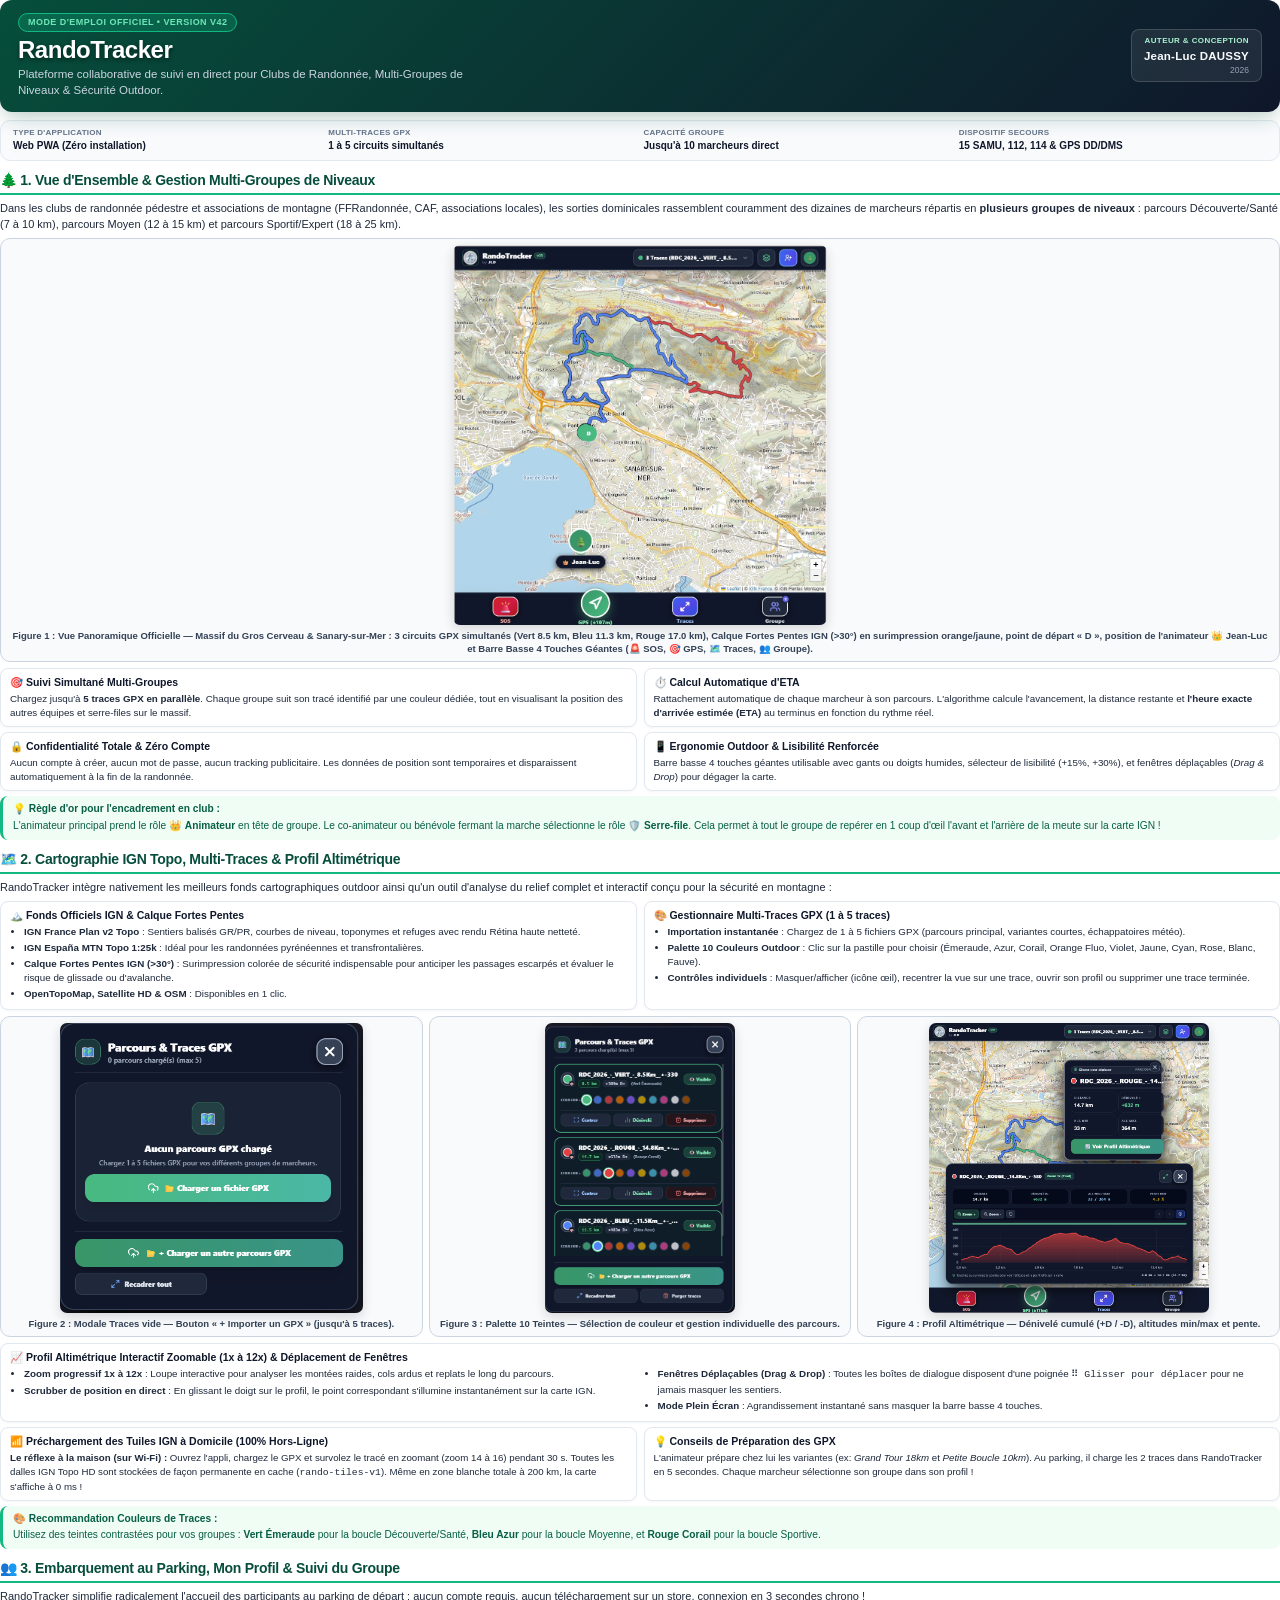
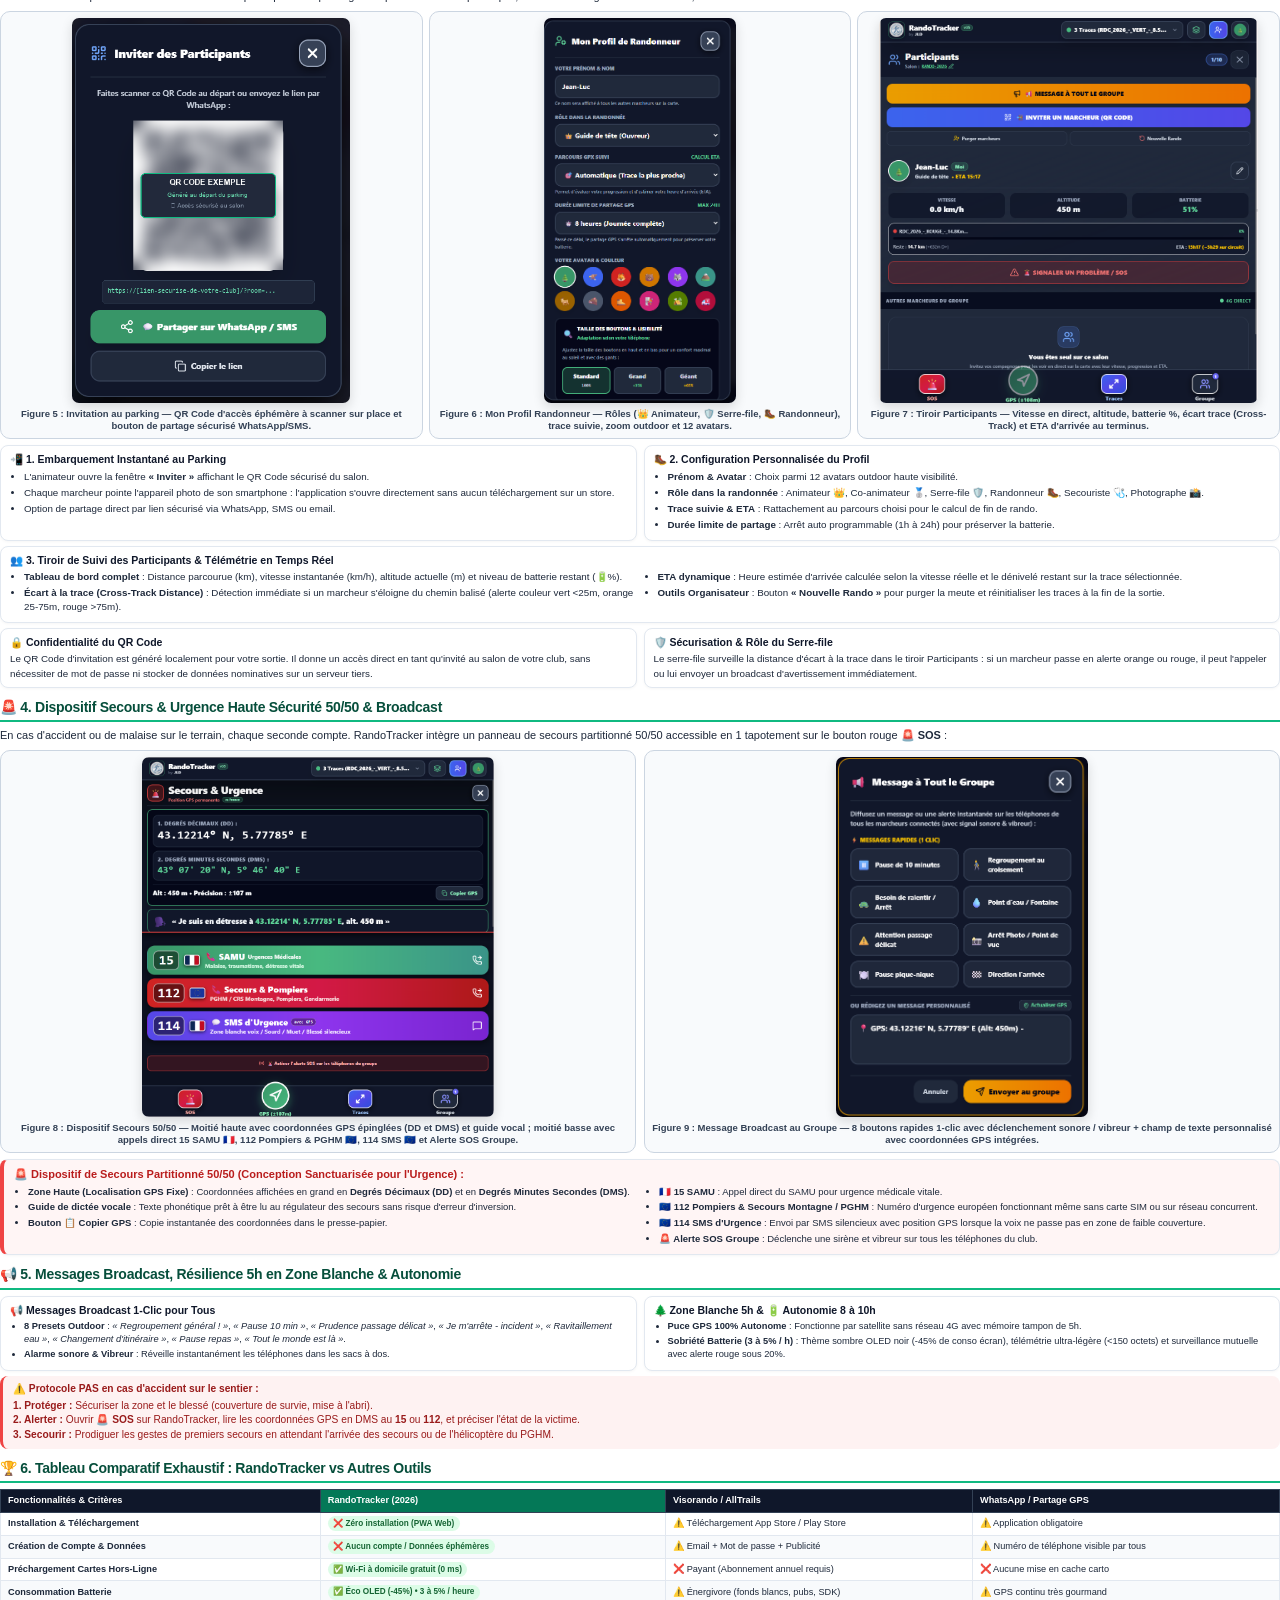
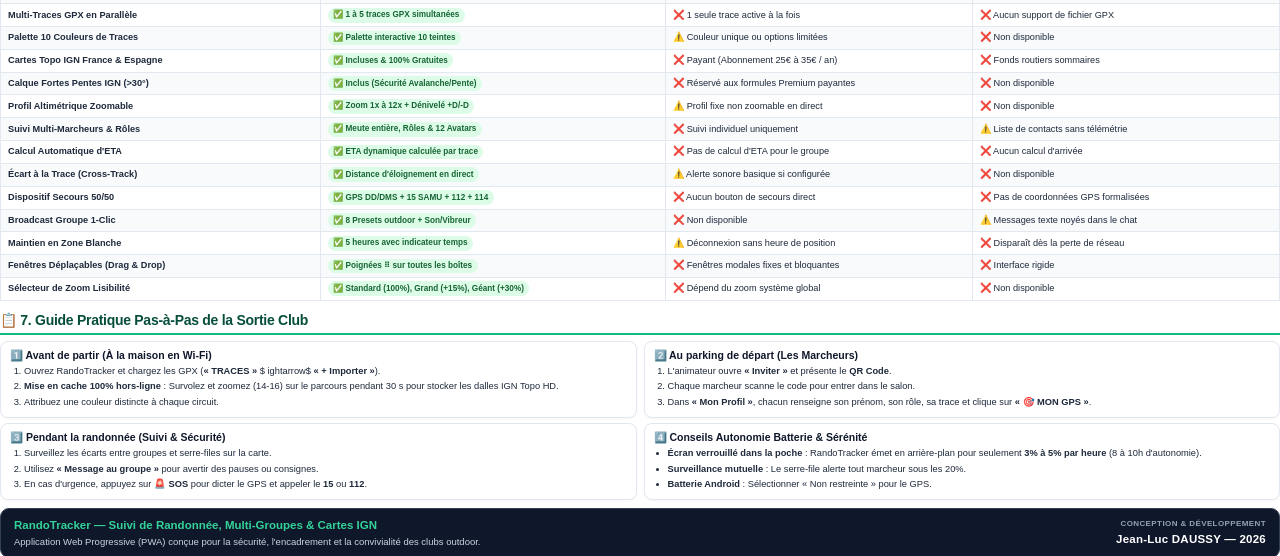
==== mode_d_emploi.html @ b1e26ac9 "Publication v48 : Digital Asset Links TWA, guide utilisateur, build Android et assets Play Store" ====
<!DOCTYPE html>
<html lang="fr">
<head>
  <meta charset="UTF-8" />
  <title>RandoTracker - Mode d'Emploi Officiel</title>
  <style>
    @page {
      size: A4 portrait;
      margin: 9mm 10mm 9mm 10mm;
      @bottom-right {
        content: counter(page);
        font-family: -apple-system, BlinkMacSystemFont, "Segoe UI", Roboto, sans-serif;
        font-size: 9.5px;
        font-weight: 700;
        color: #64748b;
      }
    }

    *, *:before, *:after {
      box-sizing: border-box;
    }

    body {
      font-family: -apple-system, BlinkMacSystemFont, "Segoe UI", Roboto, "Helvetica Neue", Arial, sans-serif;
      color: #1e293b;
      background: #ffffff;
      line-height: 1.44;
      font-size: 11px;
      margin: 0;
      padding: 0;
      -webkit-print-color-adjust: exact;
      print-color-adjust: exact;
    }

    /* Headers */
    h1, h2, h3, h4 {
      color: #0f172a;
      font-weight: 800;
      margin-top: 0;
      letter-spacing: -0.02em;
    }

    h1 {
      font-size: 24px;
      line-height: 1.15;
    }

    h2 {
      font-size: 14px;
      border-bottom: 2.5px solid #10b981;
      padding-bottom: 3px;
      margin-top: 9px;
      margin-bottom: 6px;
      display: flex;
      align-items: center;
      gap: 6px;
      color: #064e3b;
    }

    h3 {
      font-size: 12px;
      color: #0f172a;
      margin-top: 6px;
      margin-bottom: 3px;
    }

    p {
      margin: 0 0 5px 0;
    }

    /* Page Breaks */
    .page-break {
      page-break-after: always;
      break-after: page;
    }

    .no-break {
      break-inside: avoid;
      page-break-inside: avoid;
    }

    /* Header & Cover Banner */
    .cover-header {
      background: linear-gradient(135deg, #064e3b 0%, #0f172a 100%);
      color: white;
      padding: 13px 18px;
      border-radius: 12px;
      margin-bottom: 8px;
      box-shadow: 0 8px 20px -4px rgba(6, 78, 59, 0.3);
      position: relative;
    }

    .cover-header h1 {
      color: #ffffff !important;
      font-size: 24px;
      font-weight: 900;
      margin: 2px 0 2px 0;
      letter-spacing: -0.02em;
      text-shadow: 0 2px 4px rgba(0,0,0,0.5);
    }

    .cover-title-row {
      display: flex;
      align-items: center;
      justify-content: space-between;
      gap: 15px;
    }

    .cover-badge {
      display: inline-block;
      background: rgba(16, 185, 129, 0.25);
      color: #6ee7b7;
      border: 1px solid #10b981;
      padding: 2px 9px;
      border-radius: 9999px;
      font-size: 9px;
      font-weight: 800;
      letter-spacing: 0.05em;
      text-transform: uppercase;
      margin-bottom: 2px;
    }

    .cover-subtitle {
      font-size: 11.5px;
      color: #cbd5e1;
      font-weight: 500;
      margin-top: 1px;
      max-width: 82%;
    }

    .meta-box {
      display: grid;
      grid-template-columns: repeat(4, 1fr);
      gap: 7px;
      background: #f8fafc;
      border: 1px solid #e2e8f0;
      border-radius: 10px;
      padding: 6px 12px;
      margin-bottom: 8px;
    }

    .meta-item {
      font-size: 9.5px;
    }

    .meta-label {
      color: #64748b;
      font-weight: 700;
      text-transform: uppercase;
      font-size: 8px;
      letter-spacing: 0.03em;
    }

    .meta-val {
      color: #0f172a;
      font-weight: 800;
      font-size: 10px;
      margin-top: 1px;
    }

    /* Callout Boxes */
    .callout {
      padding: 6px 10px;
      border-radius: 8px;
      margin: 6px 0;
      font-size: 10.2px;
      border-left: 3.5px solid;
    }

    .callout-info {
      background: #f0fdf4;
      border-color: #10b981;
      color: #065f46;
    }

    .callout-warning {
      background: #fffbeb;
      border-color: #f59e0b;
      color: #92400e;
    }

    .callout-alert {
      background: #fef2f2;
      border-color: #ef4444;
      color: #991b1b;
    }

    .callout-title {
      font-weight: 800;
      margin-bottom: 2px;
      display: flex;
      align-items: center;
      gap: 5px;
    }

    /* Figures & Screenshots */
    .figure-container {
      margin: 6px 0;
      text-align: center;
      background: #f8fafc;
      border: 1px solid #cbd5e1;
      border-radius: 10px;
      padding: 6px;
      page-break-inside: avoid;
      break-inside: avoid;
    }

    .figure-container img {
      max-width: 100%;
      height: auto;
      border-radius: 7px;
      box-shadow: 0 4px 12px rgba(0, 0, 0, 0.14);
      display: block;
      margin: 0 auto;
    }

    .figure-caption {
      font-size: 9.5px;
      color: #334155;
      font-weight: 600;
      margin-top: 5px;
      text-align: center;
      line-height: 1.28;
    }

    .figure-grid-2 {
      display: grid;
      grid-template-columns: 1fr 1fr;
      gap: 8px;
      margin: 6px 0;
      page-break-inside: avoid;
      break-inside: avoid;
    }

    .figure-grid-3 {
      display: grid;
      grid-template-columns: 1fr 1fr 1fr;
      gap: 6px;
      margin: 6px 0;
      page-break-inside: avoid;
      break-inside: avoid;
    }

    /* Tables */
    table.data-table {
      width: 100%;
      border-collapse: collapse;
      margin: 5px 0;
      font-size: 9.2px;
      page-break-inside: avoid;
      break-inside: avoid;
    }

    table.data-table th {
      background: #0f172a;
      color: #ffffff;
      font-weight: 800;
      text-align: left;
      padding: 4.5px 7px;
      border: 1px solid #334155;
    }

    table.data-table td {
      padding: 3.5px 7px;
      border: 1px solid #e2e8f0;
      vertical-align: middle;
    }

    table.data-table tr:nth-child(even) {
      background: #f8fafc;
    }

    /* Badges & Tags */
    .badge {
      display: inline-block;
      padding: 1.5px 5.5px;
      border-radius: 9999px;
      font-size: 8.2px;
      font-weight: 800;
    }

    .badge-green { background: #dcfce7; color: #166534; }
    .badge-blue { background: #dbeafe; color: #1e40af; }
    .badge-amber { background: #fef3c7; color: #92400e; }
    .badge-red { background: #fee2e2; color: #991b1b; }
    .badge-purple { background: #f3e8ff; color: #6b21a8; }

    /* Layout Grids */
    .grid-2 {
      display: grid;
      grid-template-columns: 1fr 1fr;
      gap: 7px;
      margin: 5px 0;
    }

    .grid-3 {
      display: grid;
      grid-template-columns: 1fr 1fr 1fr;
      gap: 6px;
      margin: 5px 0;
    }

    .card {
      background: #ffffff;
      border: 1px solid #e2e8f0;
      border-radius: 8px;
      padding: 6px 9px;
      box-shadow: 0 1px 3px rgba(0,0,0,0.04);
      page-break-inside: avoid;
      break-inside: avoid;
    }

    .card-title {
      font-weight: 800;
      font-size: 10.5px;
      color: #0f172a;
      display: flex;
      align-items: center;
      gap: 4px;
      margin-bottom: 2px;
    }

    .steps-list {
      padding-left: 14px;
      margin: 2px 0;
    }

    .steps-list li {
      margin-bottom: 2px;
    }

    /* Footer Banner */
    .footer-author {
      background: #0f172a;
      color: white;
      padding: 8px 13px;
      border-radius: 9px;
      margin-top: 8px;
      display: flex;
      align-items: center;
      justify-content: space-between;
      border: 1px solid #334155;
      page-break-inside: avoid;
      break-inside: avoid;
    }
  </style>
</head>
<body>

  <!-- ================================================================= -->
  <!-- PAGE 1 : COUVERTURE & VUE D'ENSEMBLE MULTI-GROUPES -->
  <!-- ================================================================= -->
  <div class="cover-header">
    <div class="cover-title-row">
      <div>
        <span class="cover-badge">MODE D'EMPLOI OFFICIEL • VERSION v42</span>
        <h1>RandoTracker</h1>
        <div class="cover-subtitle">
          Plateforme collaborative de suivi en direct pour Clubs de Randonnée, Multi-Groupes de Niveaux & Sécurité Outdoor.
        </div>
      </div>
      <div style="text-align: right; background: rgba(255,255,255,0.08); padding: 5px 12px; border-radius: 8px; border: 1px solid rgba(255,255,255,0.15);">
        <div style="font-size: 8px; text-transform: uppercase; color: #a7f3d0; font-weight: 600; letter-spacing: 0.05em;">Auteur & Conception</div>
        <div style="font-size: 11.5px; font-weight: 600; color: #f8fafc; margin-top: 1px; letter-spacing: 0.02em;">Jean-Luc DAUSSY</div>
        <div style="font-size: 8.5px; color: #94a3b8; font-weight: 500;">2026</div>
      </div>
    </div>
  </div>

  <div class="meta-box">
    <div class="meta-item">
      <div class="meta-label">Type d'Application</div>
      <div class="meta-val">Web PWA (Zéro installation)</div>
    </div>
    <div class="meta-item">
      <div class="meta-label">Multi-Traces GPX</div>
      <div class="meta-val">1 à 5 circuits simultanés</div>
    </div>
    <div class="meta-item">
      <div class="meta-label">Capacité Groupe</div>
      <div class="meta-val">Jusqu'à 10 marcheurs direct</div>
    </div>
    <div class="meta-item">
      <div class="meta-label">Dispositif Secours</div>
      <div class="meta-val">15 SAMU, 112, 114 & GPS DD/DMS</div>
    </div>
  </div>

  <h2>🌲 1. Vue d'Ensemble & Gestion Multi-Groupes de Niveaux</h2>
  <p>
    Dans les clubs de randonnée pédestre et associations de montagne (FFRandonnée, CAF, associations locales), les sorties dominicales rassemblent couramment des dizaines de marcheurs répartis en <b>plusieurs groupes de niveaux</b> : parcours Découverte/Santé (7 à 10 km), parcours Moyen (12 à 15 km) et parcours Sportif/Expert (18 à 25 km).
  </p>

  <div class="figure-container" style="margin: 6px 0;">
    <img src="[data-uri]" alt="Vue panoramique Grand Angle Massif du Gros Cerveau et Sanary avec 3 traces" style="max-height: 380px;" />
    <div class="figure-caption">
      <b>Figure 1 :</b> Vue Panoramique Officielle — Massif du Gros Cerveau & Sanary-sur-Mer : 3 circuits GPX simultanés (Vert 8.5 km, Bleu 11.3 km, Rouge 17.0 km), Calque <b>Fortes Pentes IGN (>30°)</b> en surimpression orange/jaune, point de départ « D », position de l'animateur 👑 <b>Jean-Luc</b> et <b>Barre Basse 4 Touches Géantes</b> (🚨 SOS, 🎯 GPS, 🗺️ Traces, 👥 Groupe).
    </div>
  </div>

  <div class="grid-2">
    <div class="card">
      <div class="card-title">🎯 Suivi Simultané Multi-Groupes</div>
      <p style="font-size: 9.8px; margin: 0;">
        Chargez jusqu'à <b>5 traces GPX en parallèle</b>. Chaque groupe suit son tracé identifié par une couleur dédiée, tout en visualisant la position des autres équipes et serre-files sur le massif.
      </p>
    </div>
    <div class="card">
      <div class="card-title">⏱️ Calcul Automatique d'ETA</div>
      <p style="font-size: 9.8px; margin: 0;">
        Rattachement automatique de chaque marcheur à son parcours. L'algorithme calcule l'avancement, la distance restante et <b>l'heure exacte d'arrivée estimée (ETA)</b> au terminus en fonction du rythme réel.
      </p>
    </div>
  </div>

  <div class="grid-2">
    <div class="card">
      <div class="card-title">🔒 Confidentialité Totale & Zéro Compte</div>
      <p style="font-size: 9.8px; margin: 0;">
        Aucun compte à créer, aucun mot de passe, aucun tracking publicitaire. Les données de position sont temporaires et disparaissent automatiquement à la fin de la randonnée.
      </p>
    </div>
    <div class="card">
      <div class="card-title">📱 Ergonomie Outdoor & Lisibilité Renforcée</div>
      <p style="font-size: 9.8px; margin: 0;">
        Barre basse 4 touches géantes utilisable avec gants ou doigts humides, sélecteur de lisibilité (+15%, +30%), et fenêtres déplaçables (<i>Drag & Drop</i>) pour dégager la carte.
      </p>
    </div>
  </div>

  <div class="callout callout-info" style="margin-top: 5px;">
    <div class="callout-title">💡 Règle d'or pour l'encadrement en club :</div>
    L'animateur principal prend le rôle 👑 <b>Animateur</b> en tête de groupe. Le co-animateur ou bénévole fermant la marche sélectionne le rôle 🛡️ <b>Serre-file</b>. Cela permet à tout le groupe de repérer en 1 coup d'œil l'avant et l'arrière de la meute sur la carte IGN !
  </div>

  <!-- ================================================================= -->
  <!-- PAGE 2 : CARTOGRAPHIE IGN, MULTI-TRACES & PROFIL ALTIMÉTRIQUE -->
  <!-- ================================================================= -->
  <div class="page-break"></div>

  <h2>🗺️ 2. Cartographie IGN Topo, Multi-Traces & Profil Altimétrique</h2>
  <p>
    RandoTracker intègre nativement les meilleurs fonds cartographiques outdoor ainsi qu'un outil d'analyse du relief complet et interactif conçu pour la sécurité en montagne :
  </p>

  <div class="grid-2">
    <div class="card">
      <div class="card-title">🏔️ Fonds Officiels IGN & Calque Fortes Pentes</div>
      <ul class="steps-list" style="font-size: 9.8px;">
        <li><b>IGN France Plan v2 Topo</b> : Sentiers balisés GR/PR, courbes de niveau, toponymes et refuges avec rendu Rétina haute netteté.</li>
        <li><b>IGN España MTN Topo 1:25k</b> : Idéal pour les randonnées pyrénéennes et transfrontalières.</li>
        <li><b>Calque Fortes Pentes IGN (>30°)</b> : Surimpression colorée de sécurité indispensable pour anticiper les passages escarpés et évaluer le risque de glissade ou d'avalanche.</li>
        <li><b>OpenTopoMap, Satellite HD & OSM</b> : Disponibles en 1 clic.</li>
      </ul>
    </div>

    <div class="card">
      <div class="card-title">🎨 Gestionnaire Multi-Traces GPX (1 à 5 traces)</div>
      <ul class="steps-list" style="font-size: 9.8px;">
        <li><b>Importation instantanée</b> : Chargez de 1 à 5 fichiers GPX (parcours principal, variantes courtes, échappatoires météo).</li>
        <li><b>Palette 10 Couleurs Outdoor</b> : Clic sur la pastille pour choisir (Émeraude, Azur, Corail, Orange Fluo, Violet, Jaune, Cyan, Rose, Blanc, Fauve).</li>
        <li><b>Contrôles individuels</b> : Masquer/afficher (icône œil), recentrer la vue sur une trace, ouvrir son profil ou supprimer une trace terminée.</li>
      </ul>
    </div>
  </div>

  <div class="figure-grid-3">
    <div class="figure-container" style="margin: 0;">
      <img src="[data-uri]" alt="Modale GPX vide avec bouton importer" style="max-height: 290px;" />
      <div class="figure-caption">
        <b>Figure 2 :</b> Modale Traces vide — Bouton <b>« + Importer un GPX »</b> (jusqu'à 5 traces).
      </div>
    </div>
    <div class="figure-container" style="margin: 0;">
      <img src="[data-uri]" alt="Gestionnaire de traces GPX avec palette 10 couleurs" style="max-height: 290px;" />
      <div class="figure-caption">
        <b>Figure 3 :</b> Palette 10 Teintes — Sélection de couleur et gestion individuelle des parcours.
      </div>
    </div>
    <div class="figure-container" style="margin: 0;">
      <img src="[data-uri]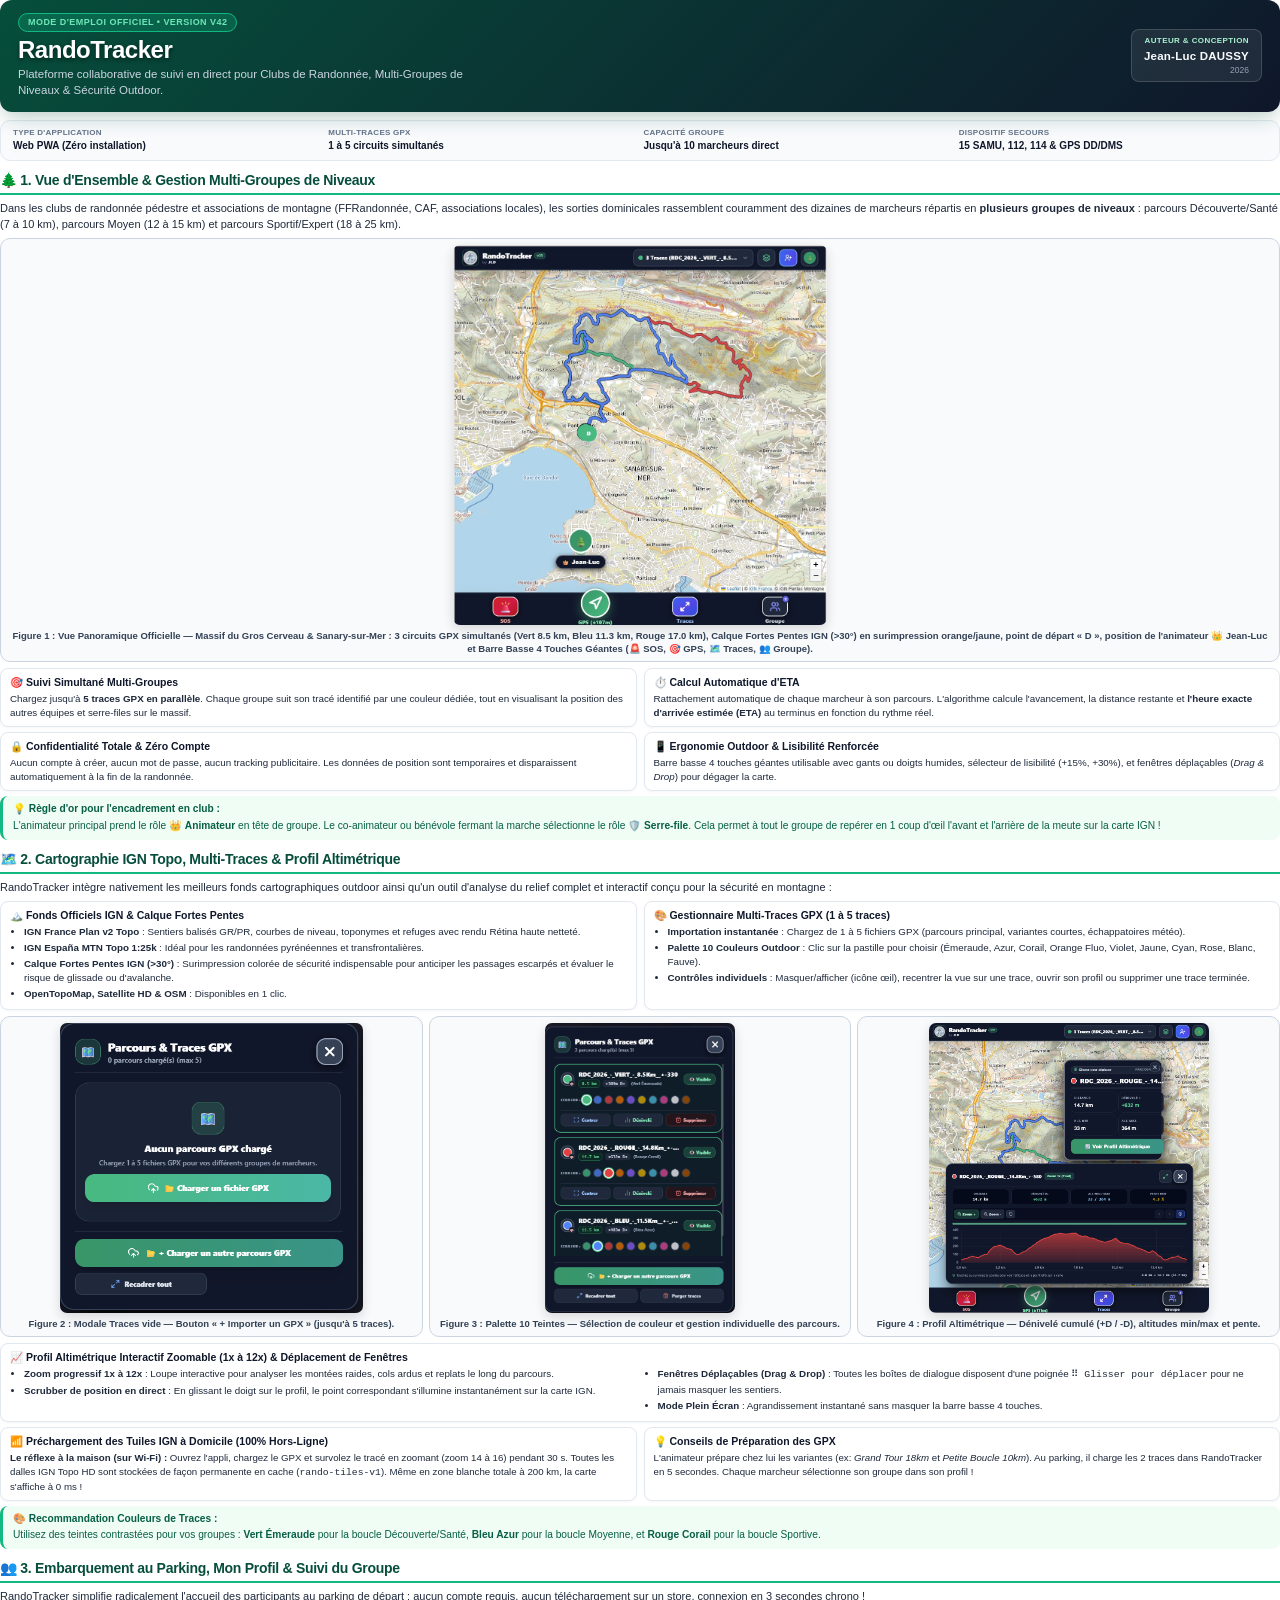
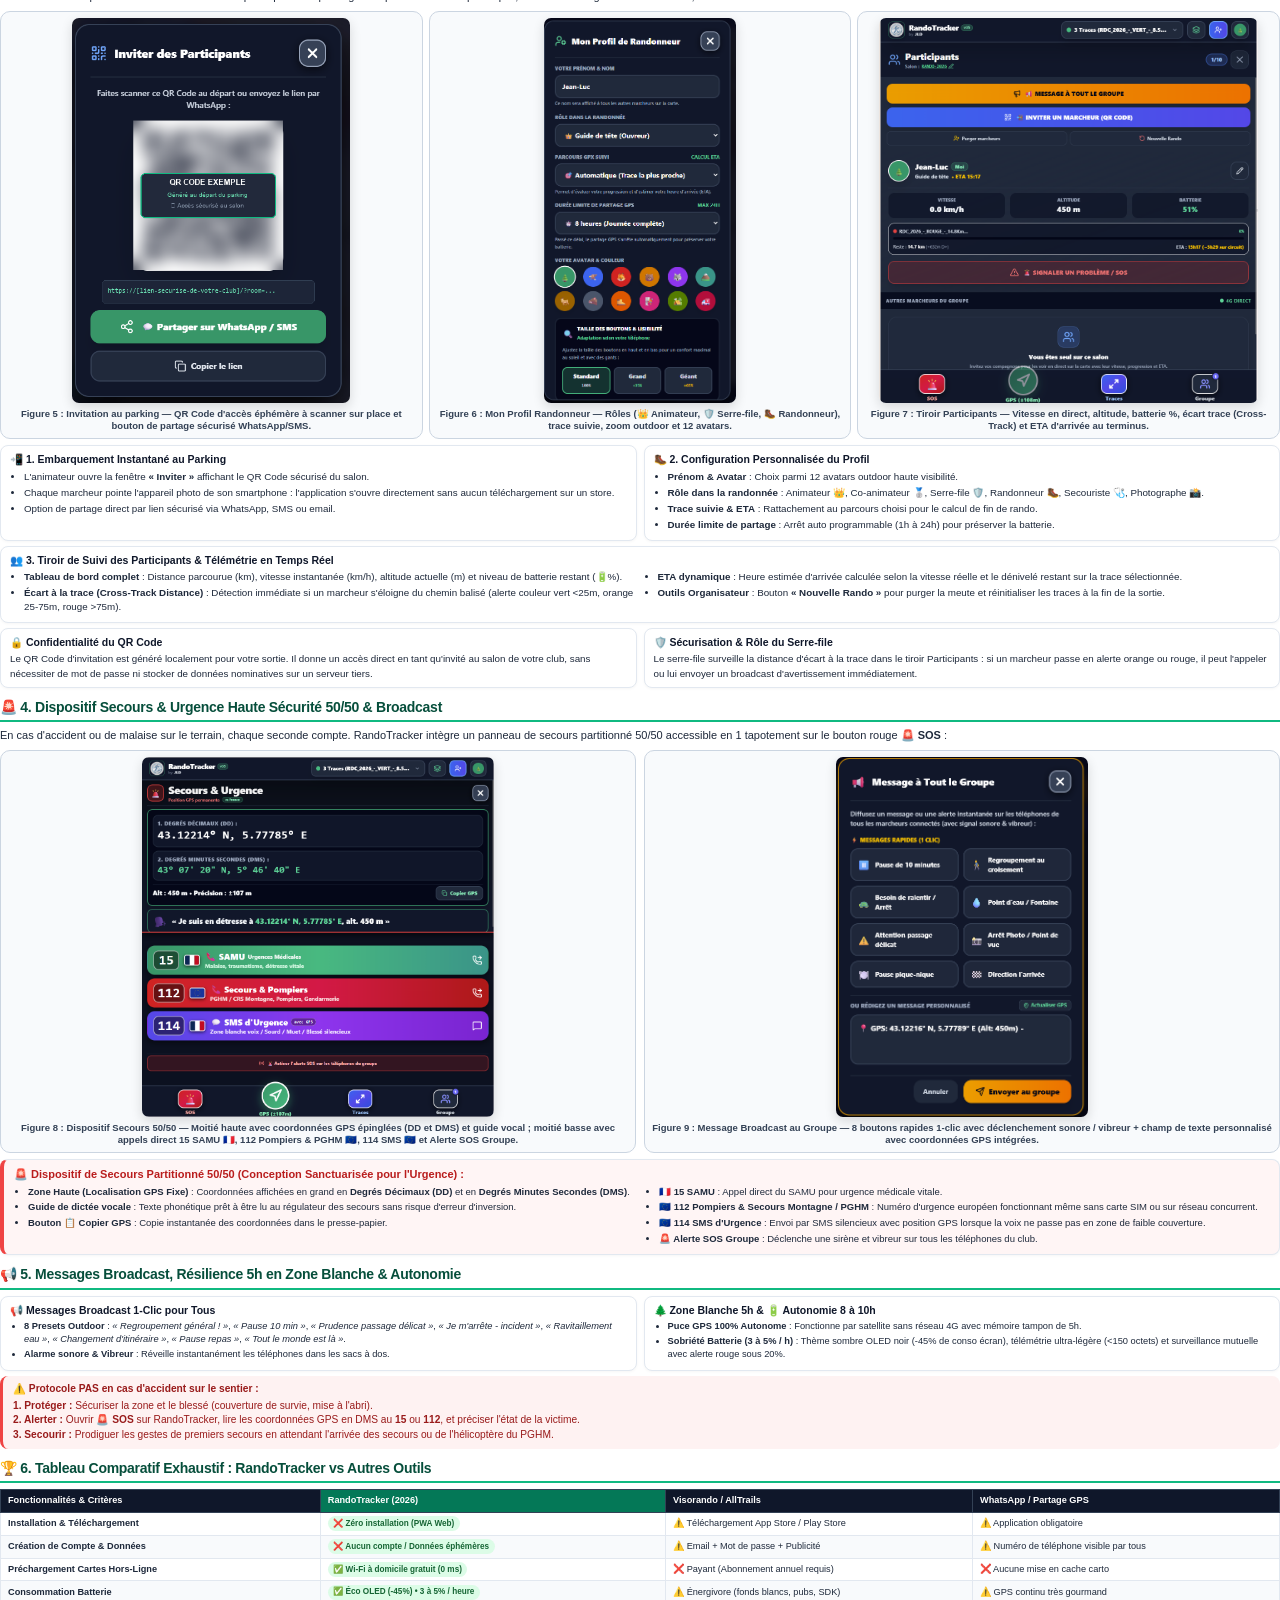
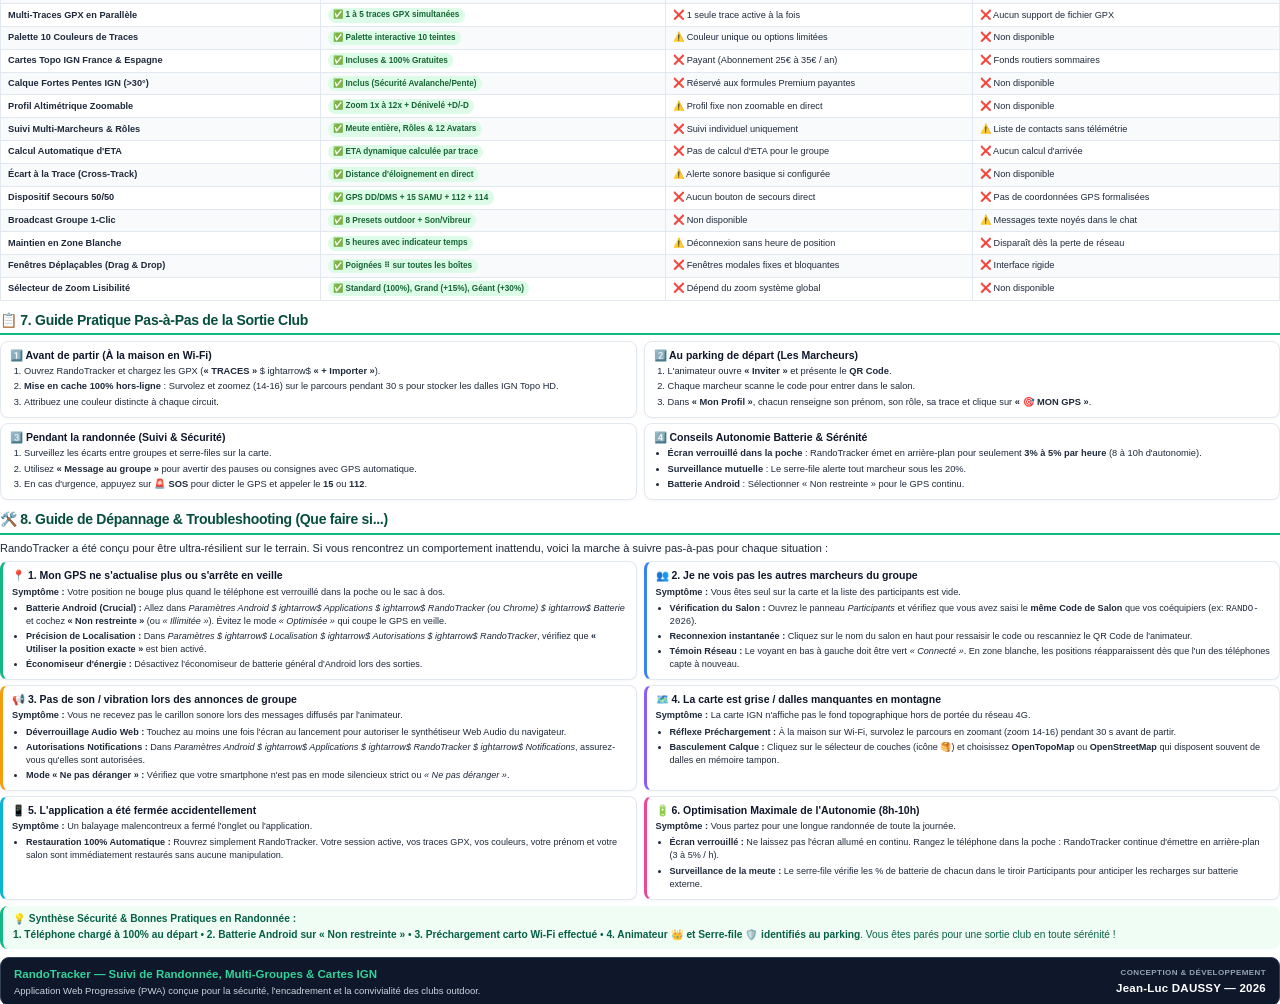
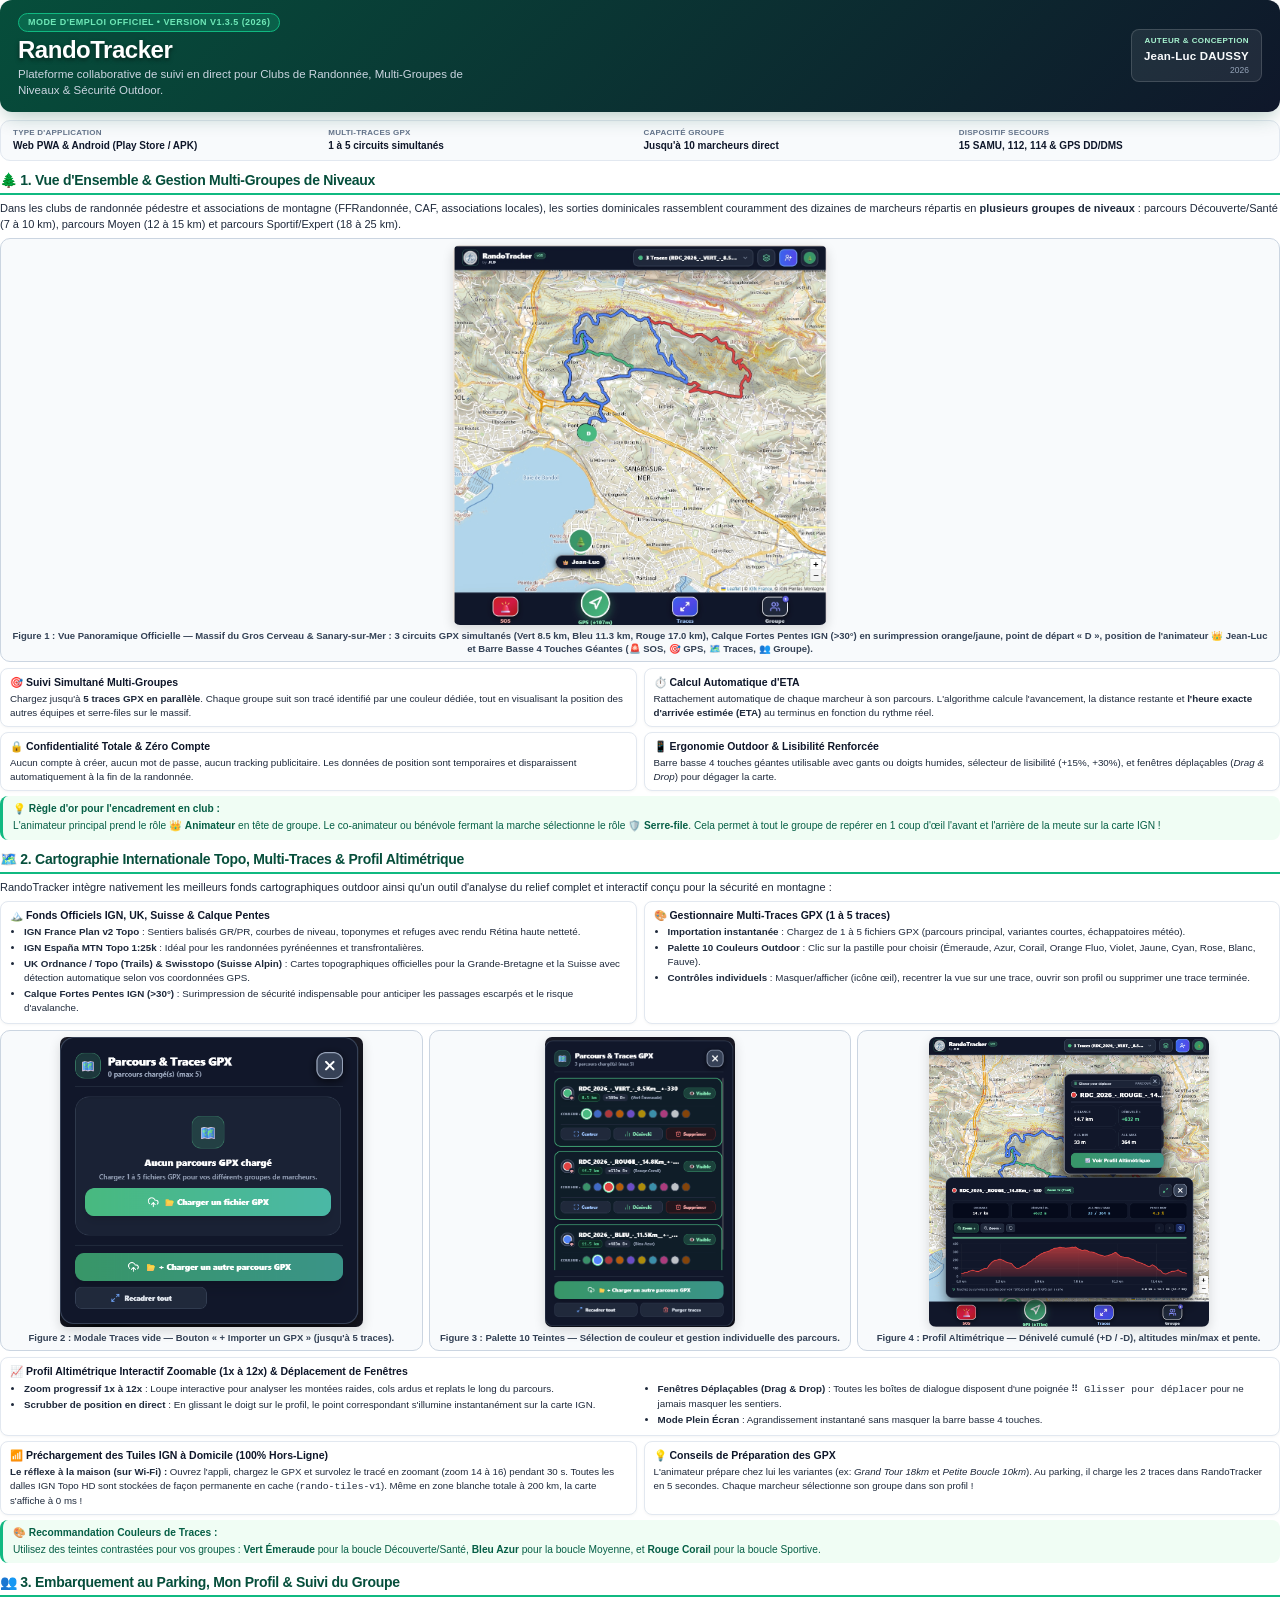
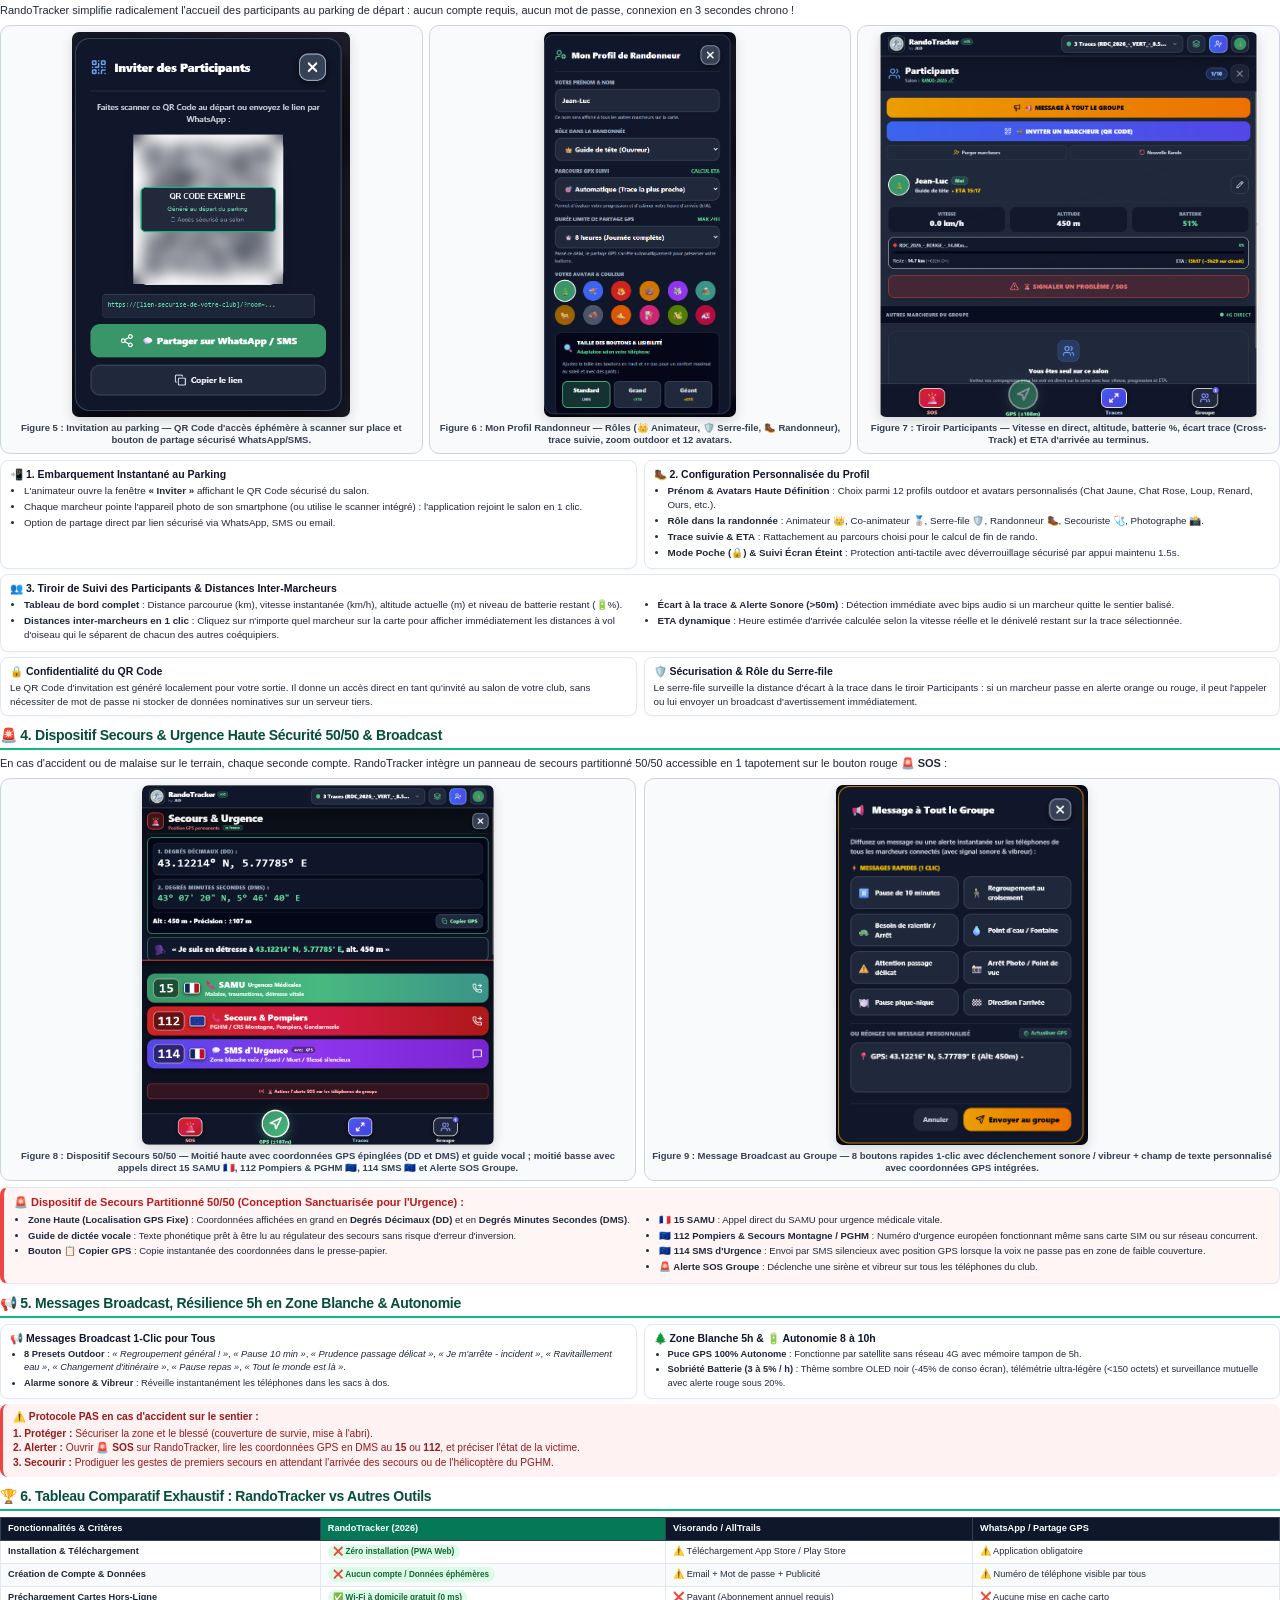
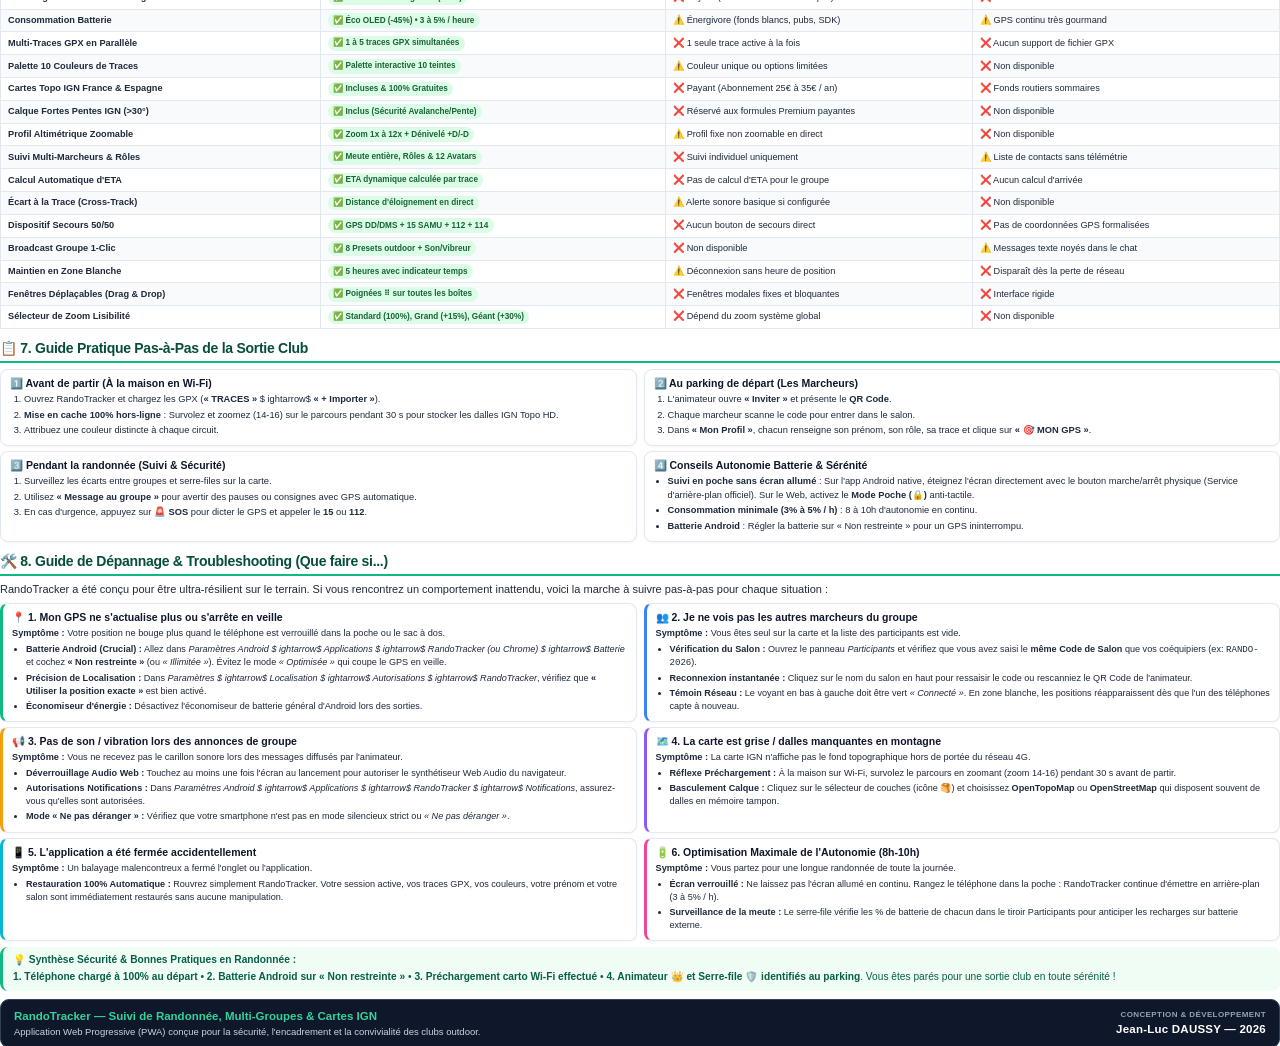
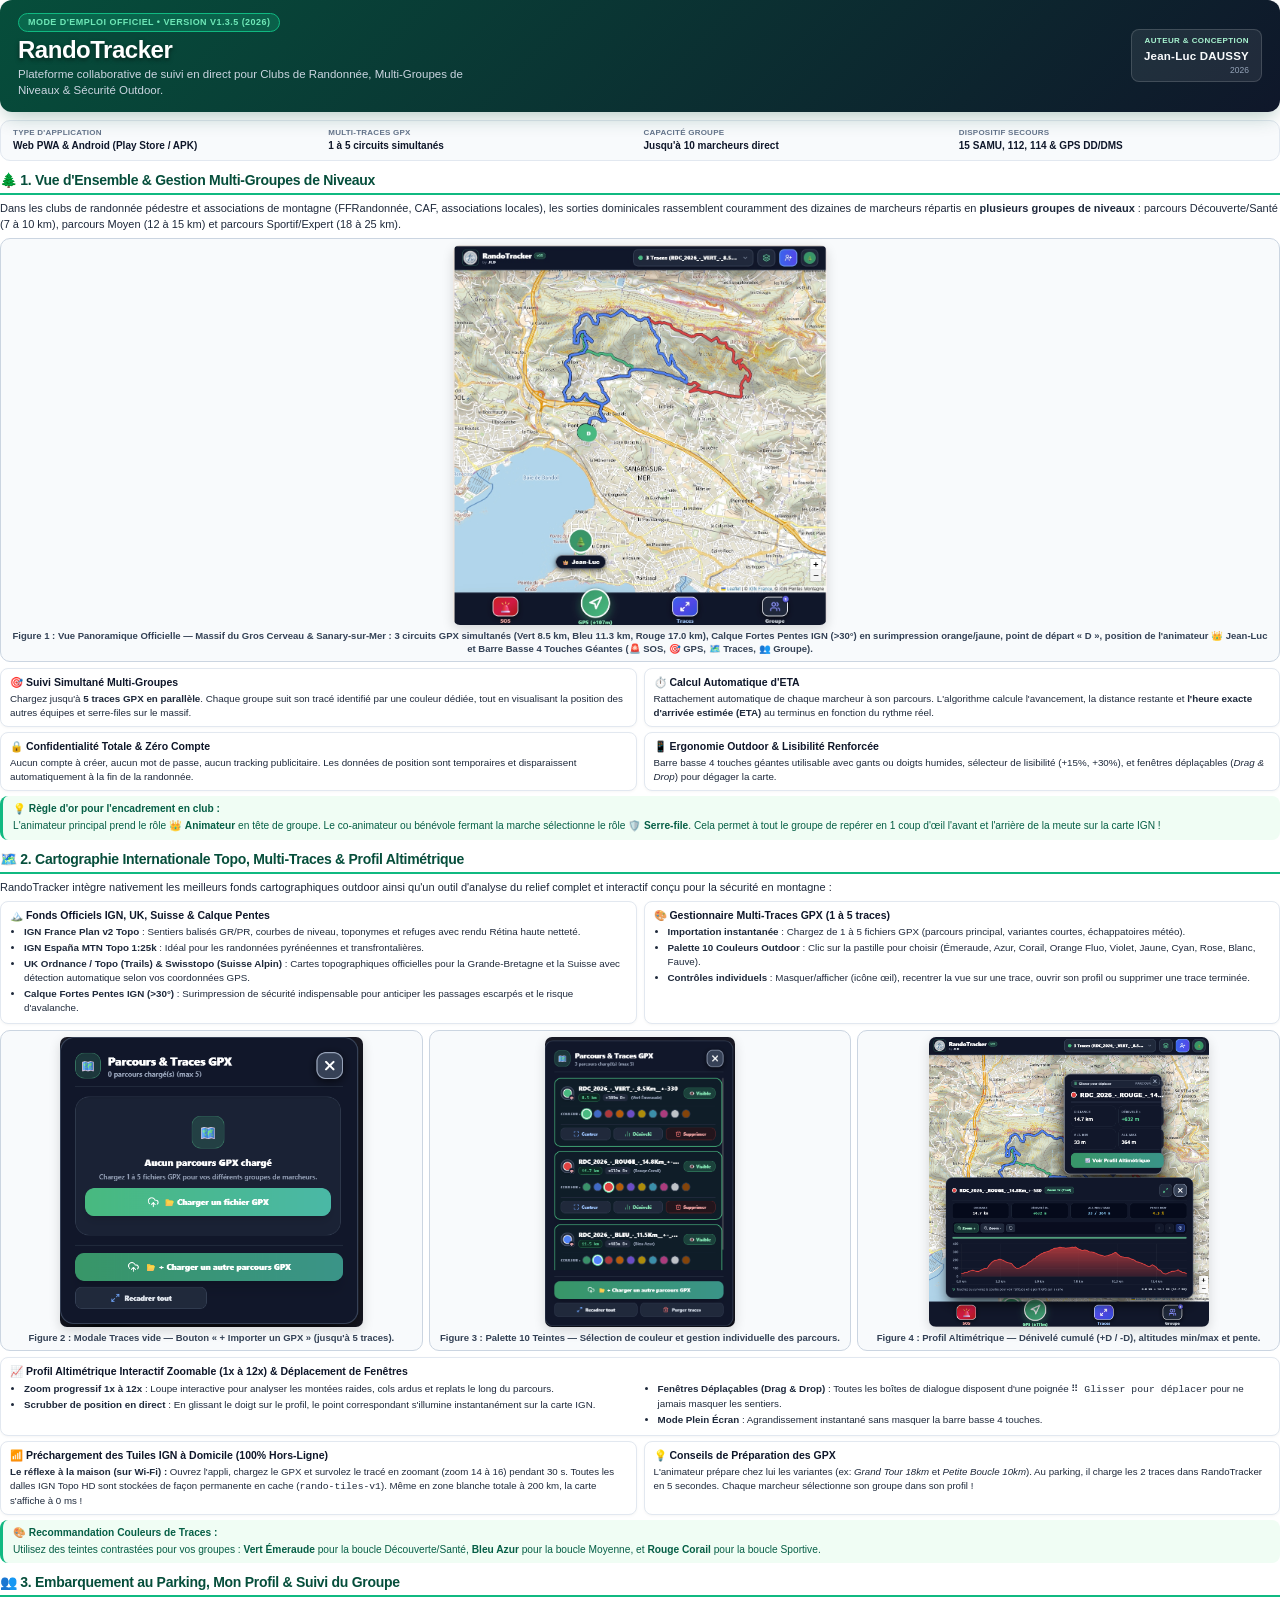
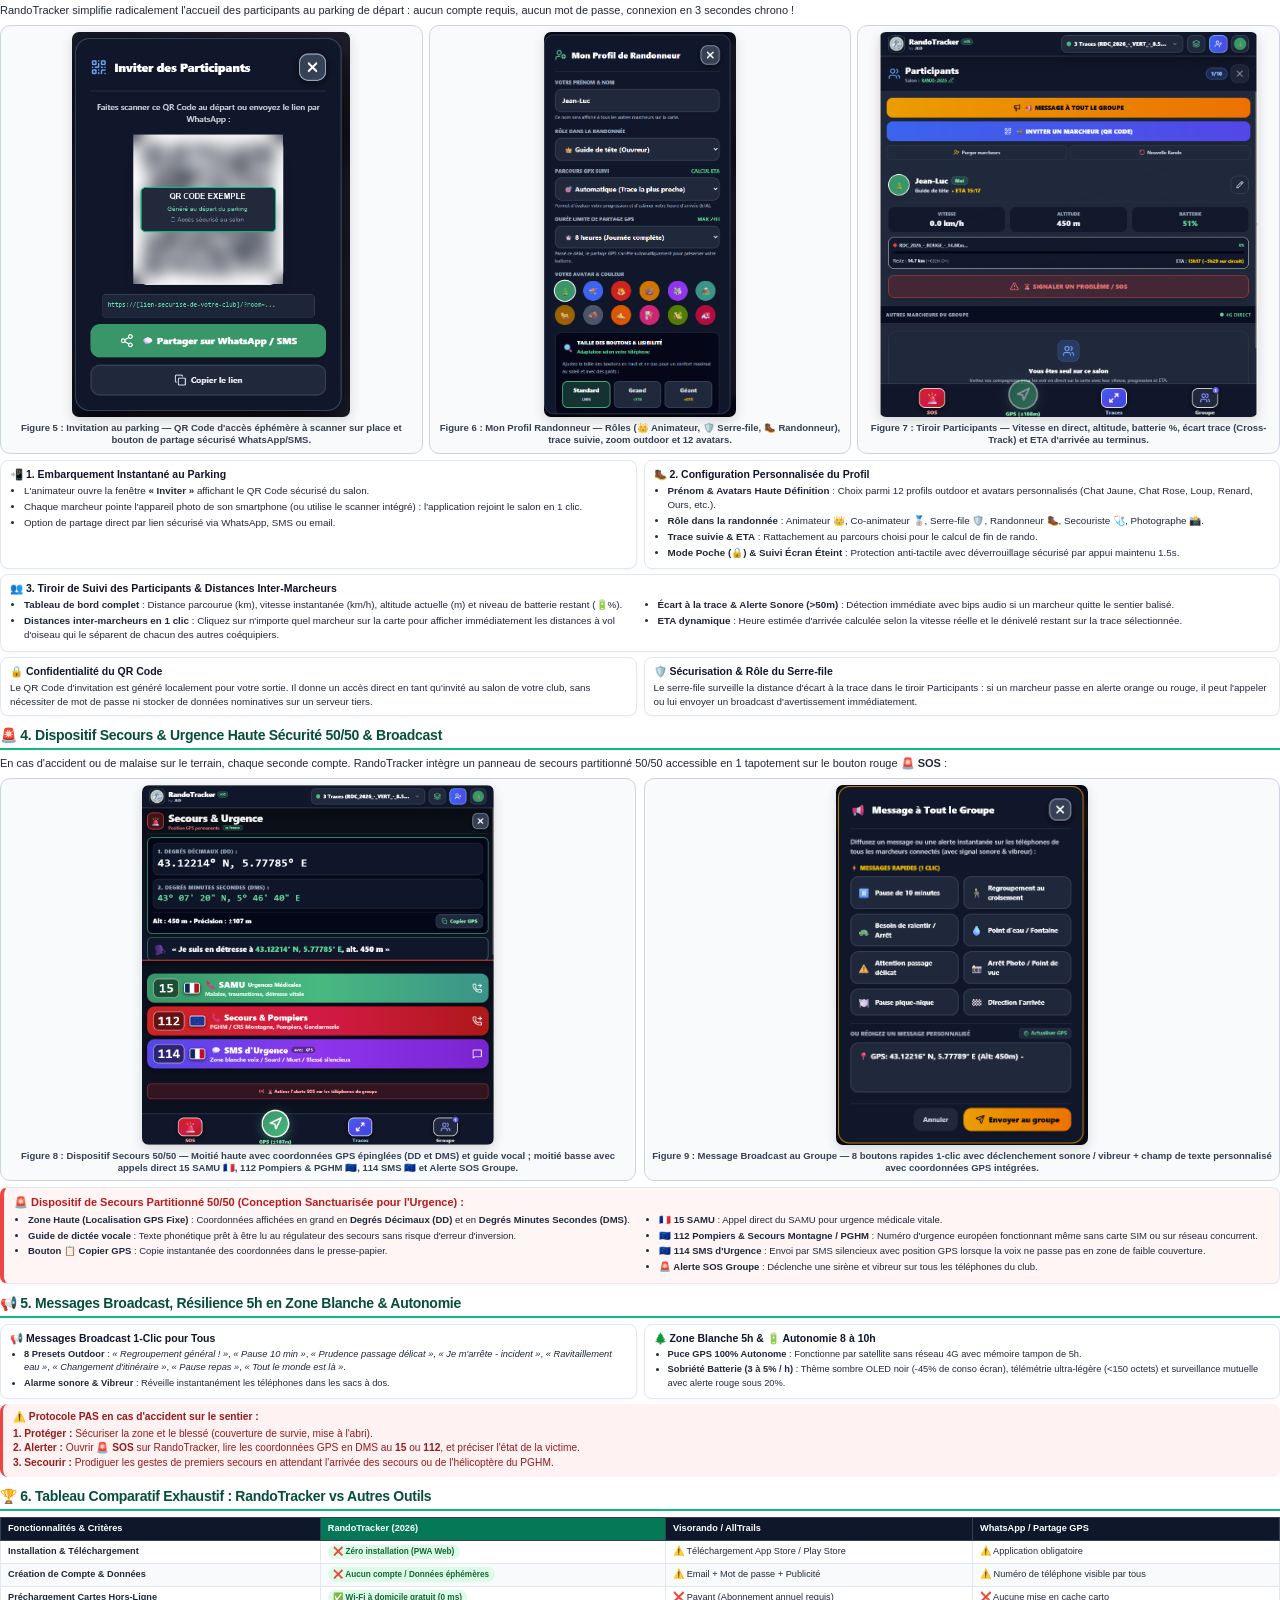
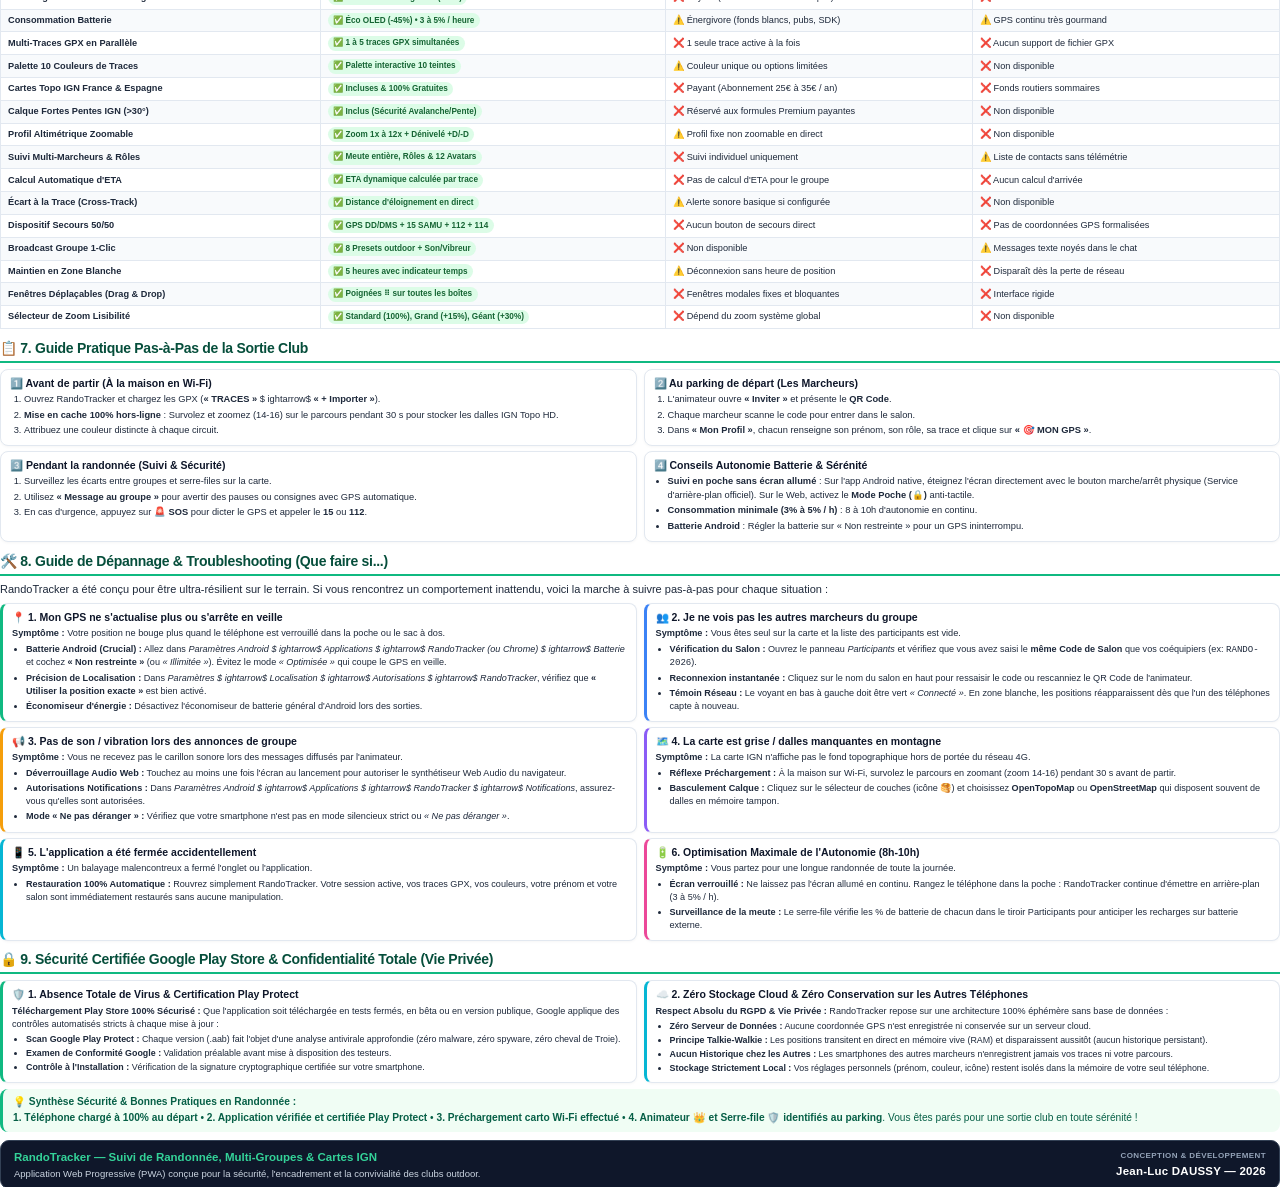
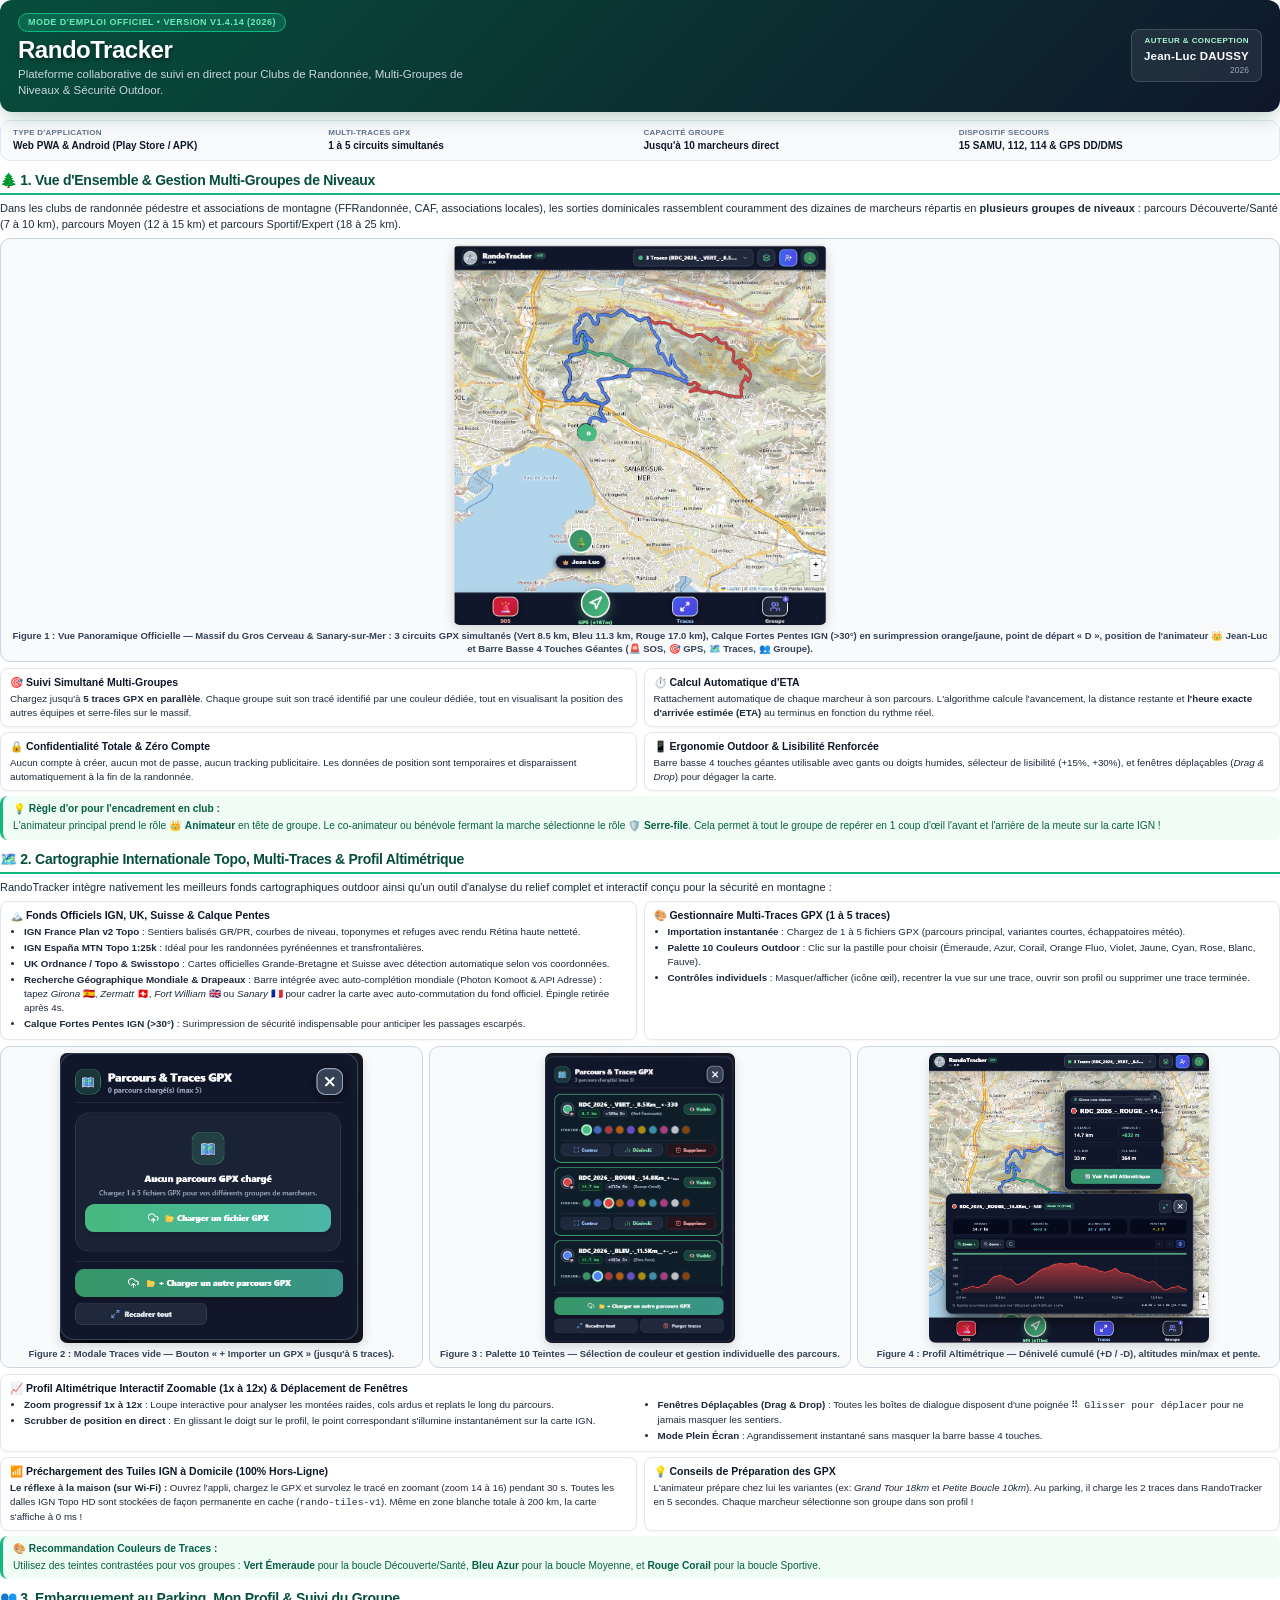
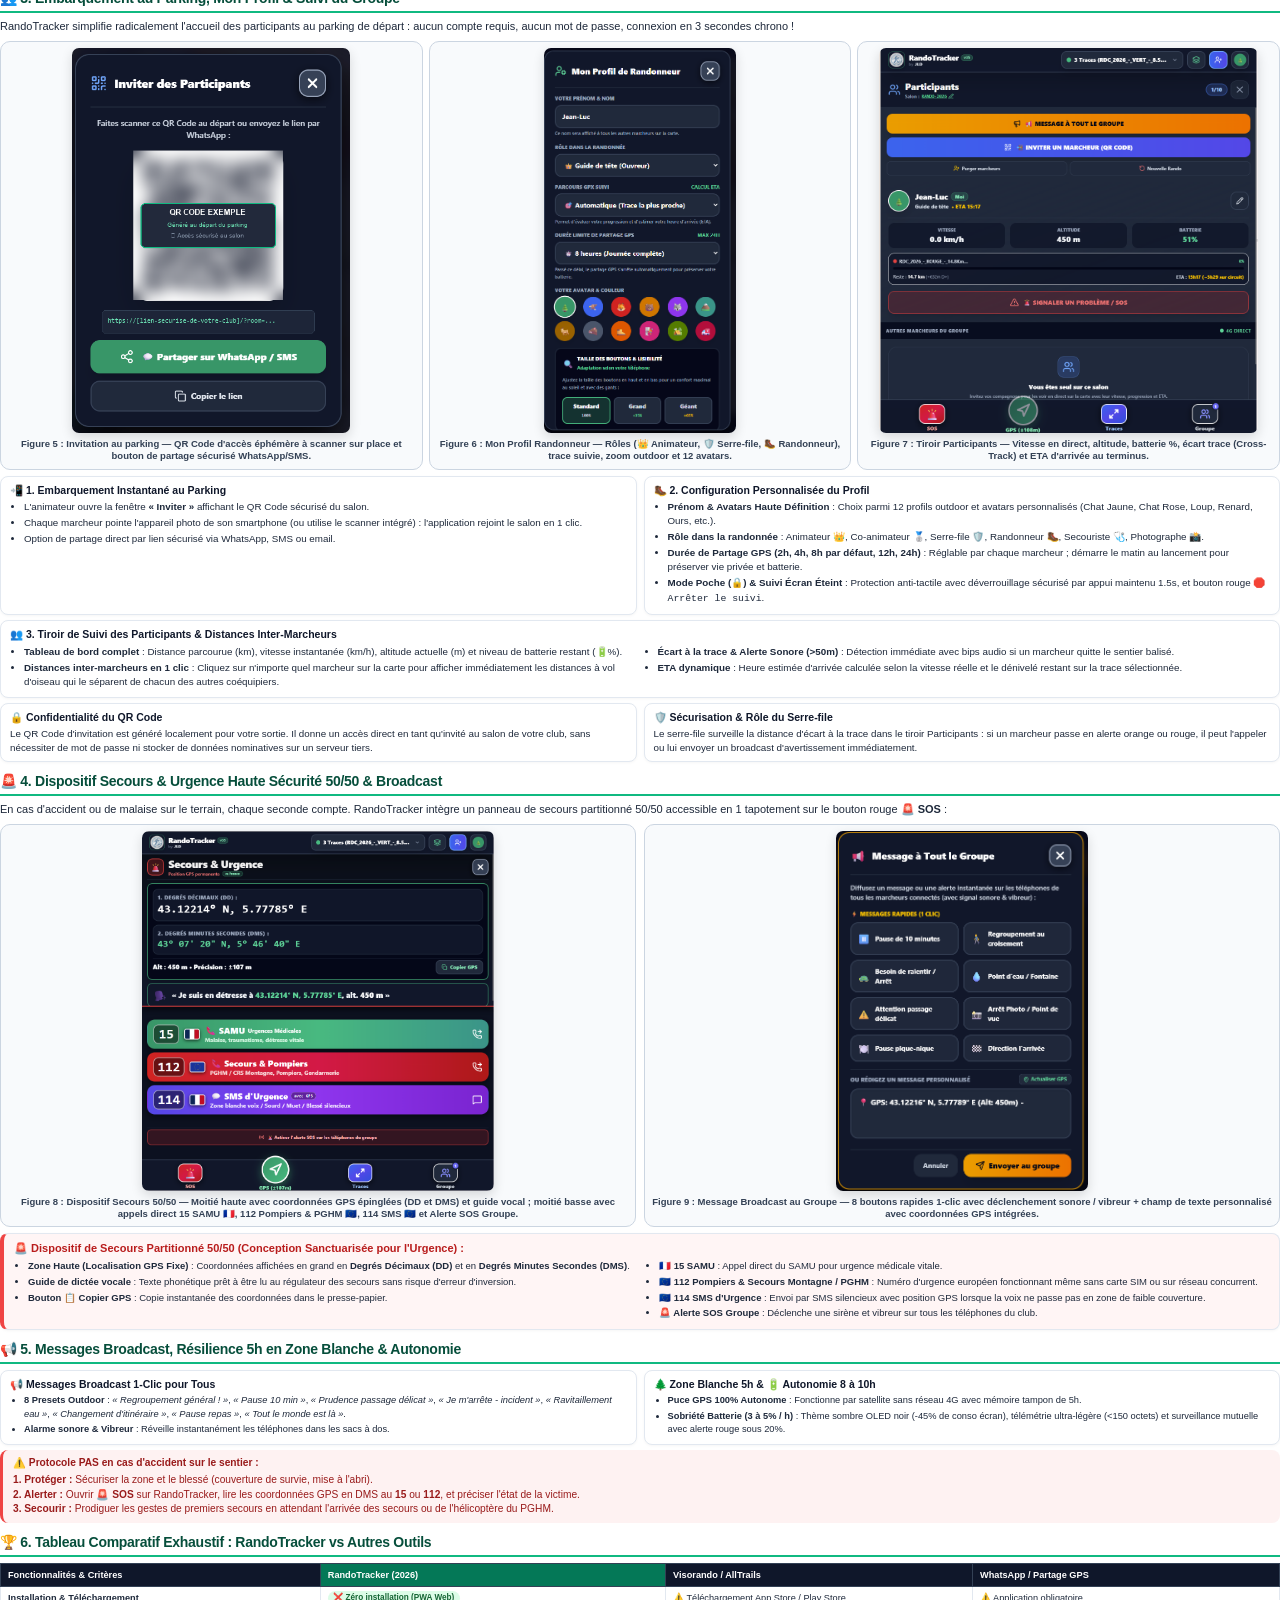
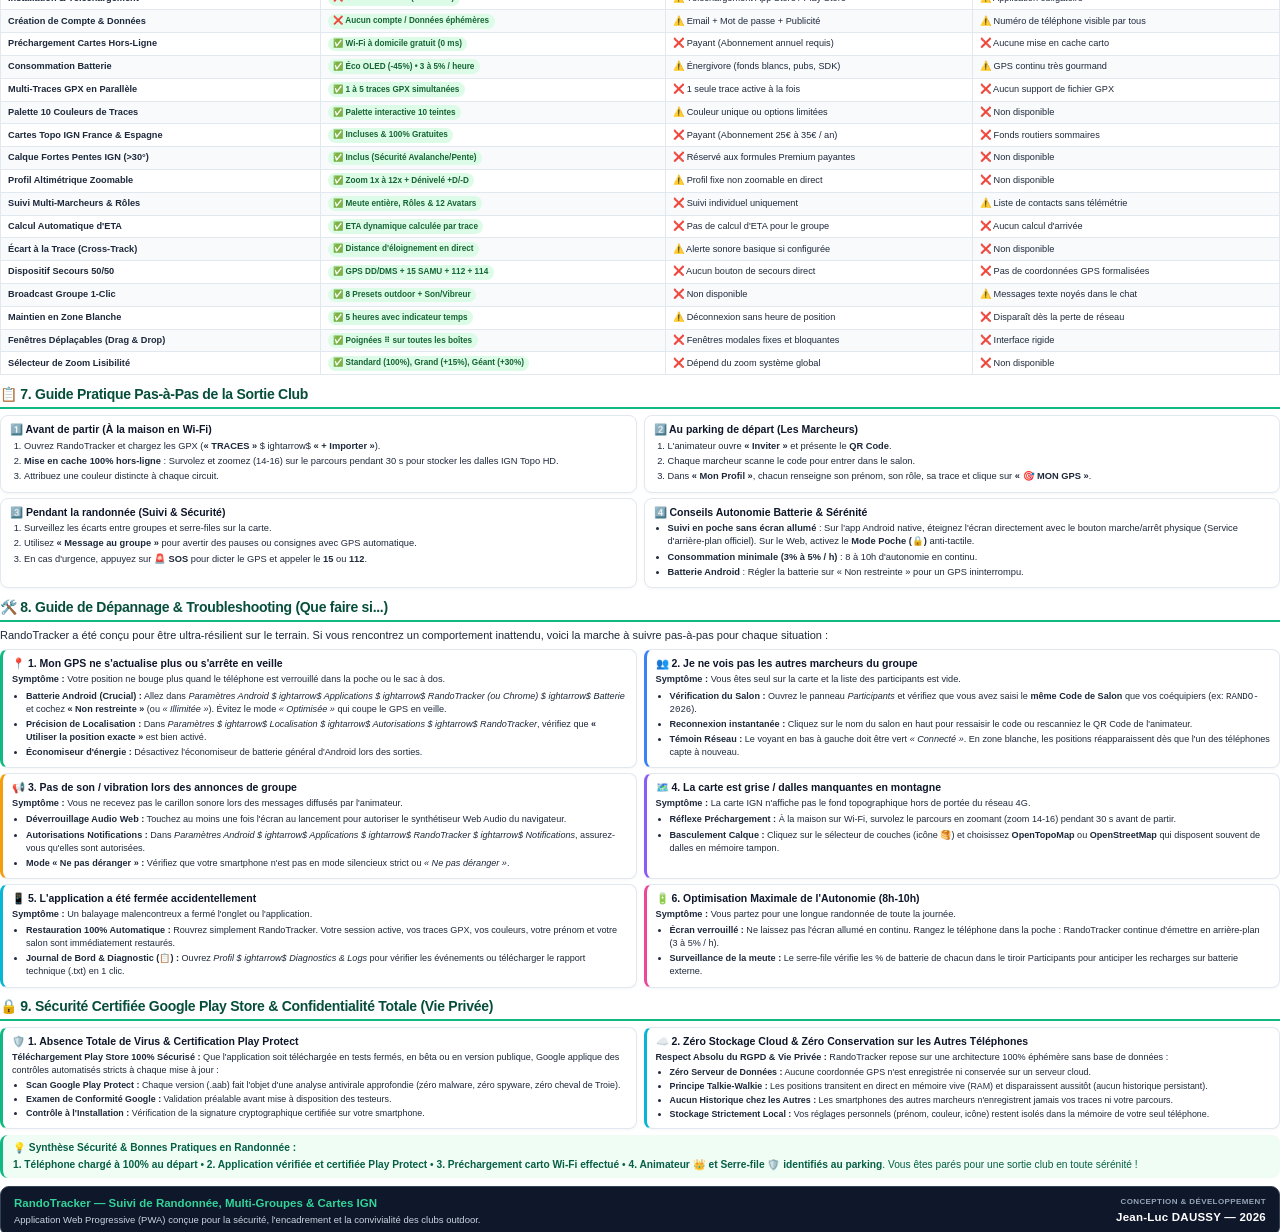
